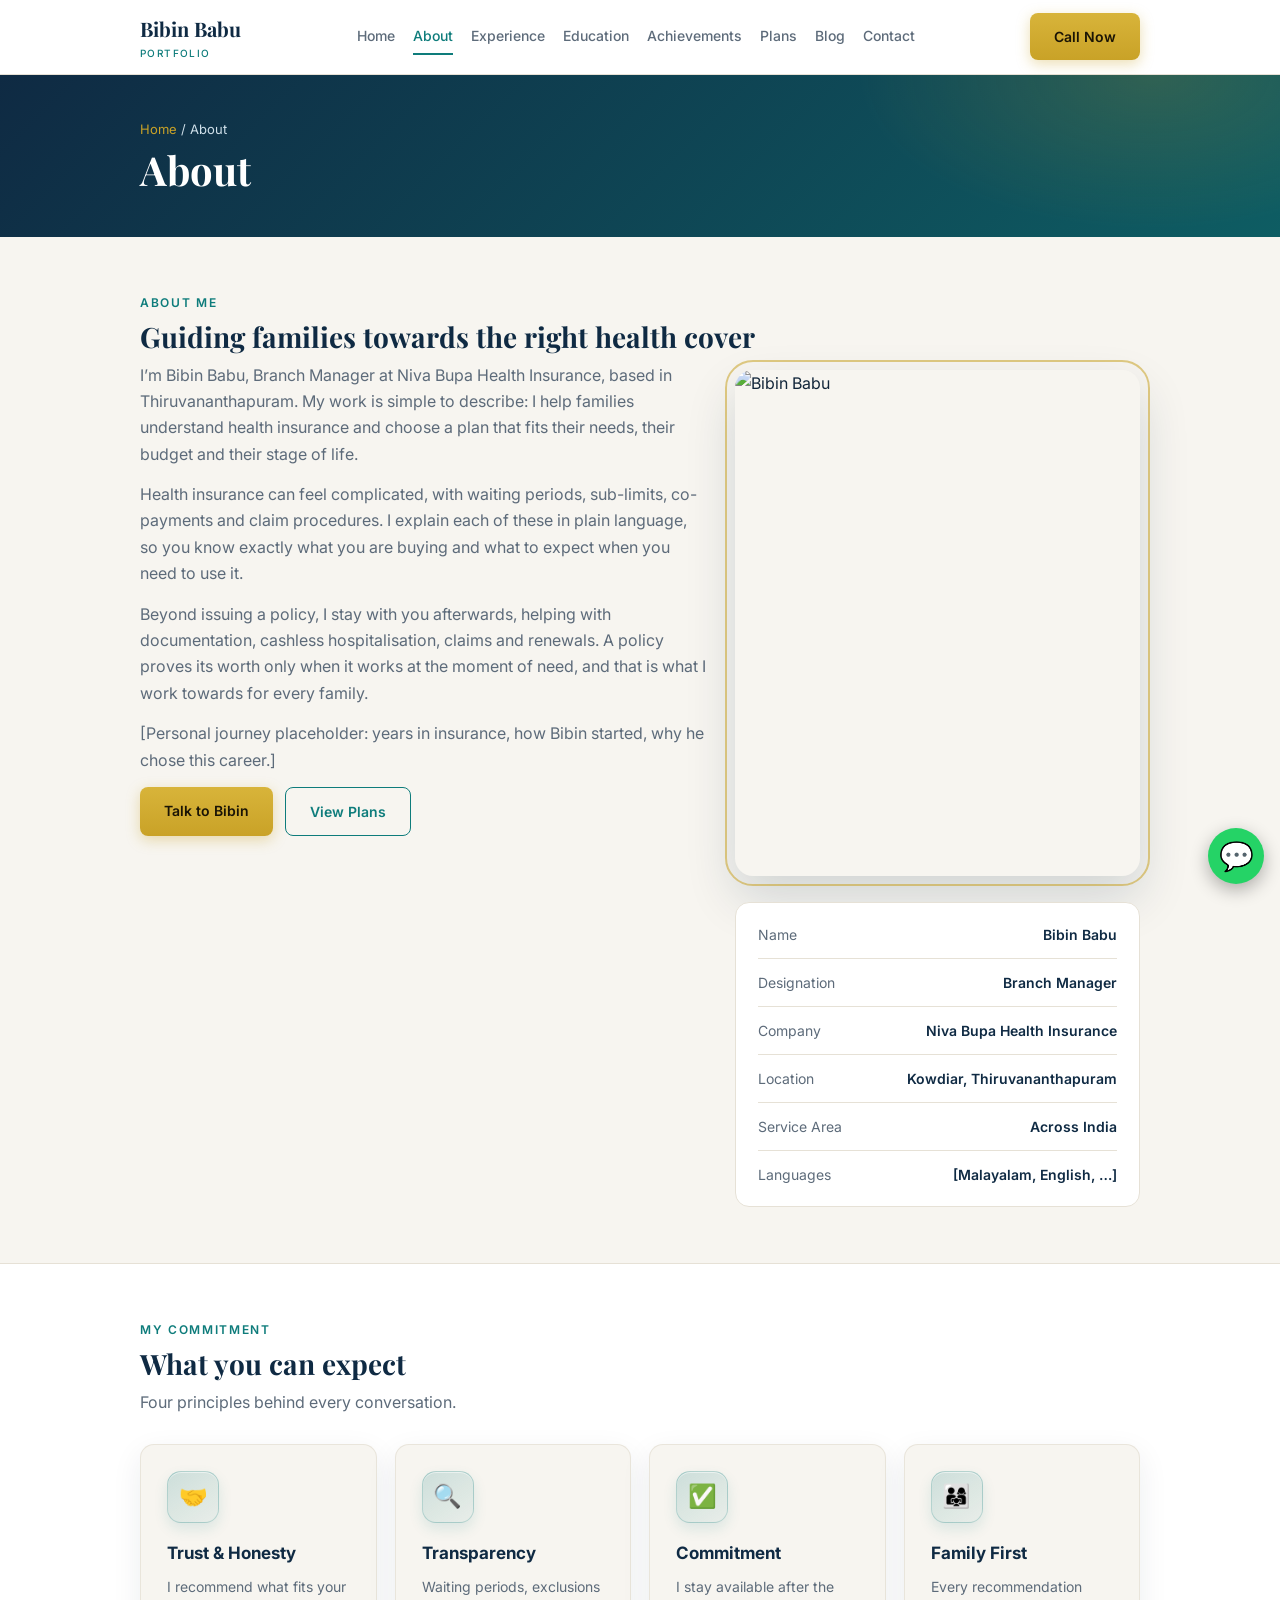
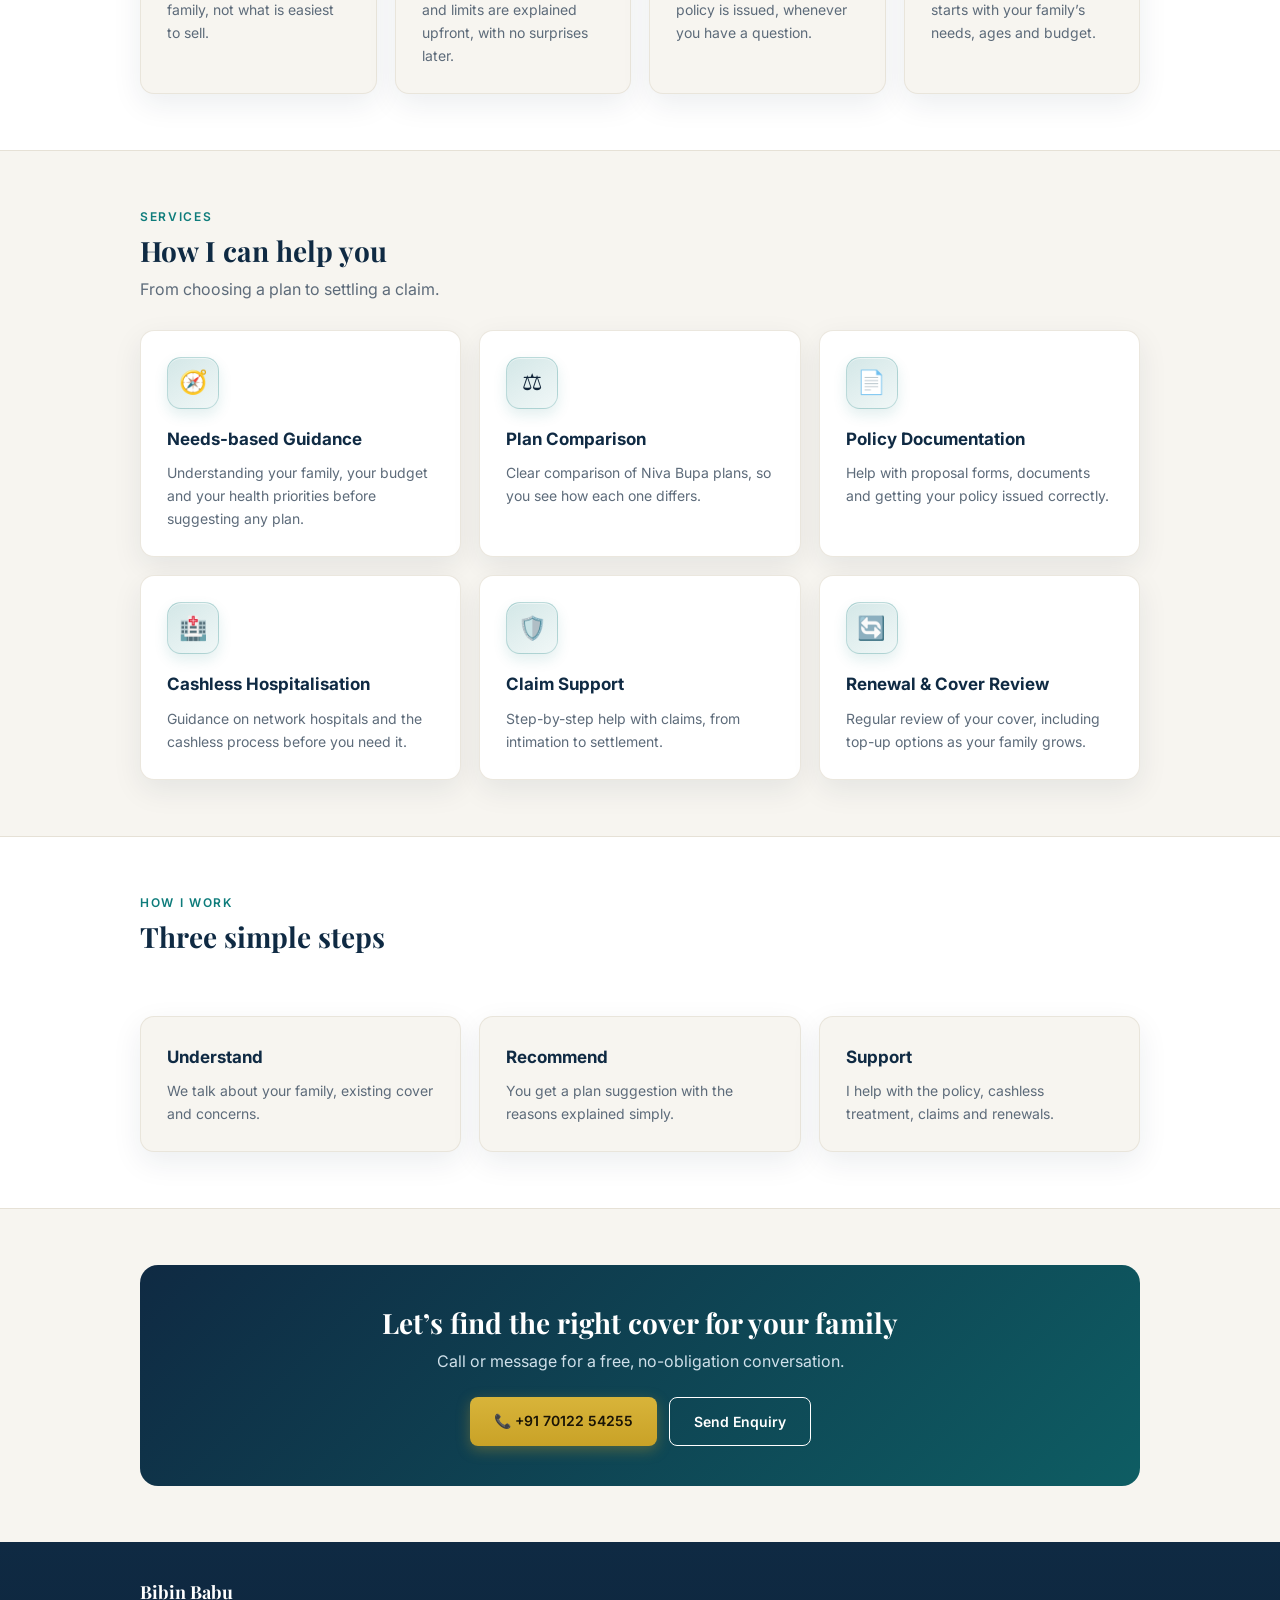
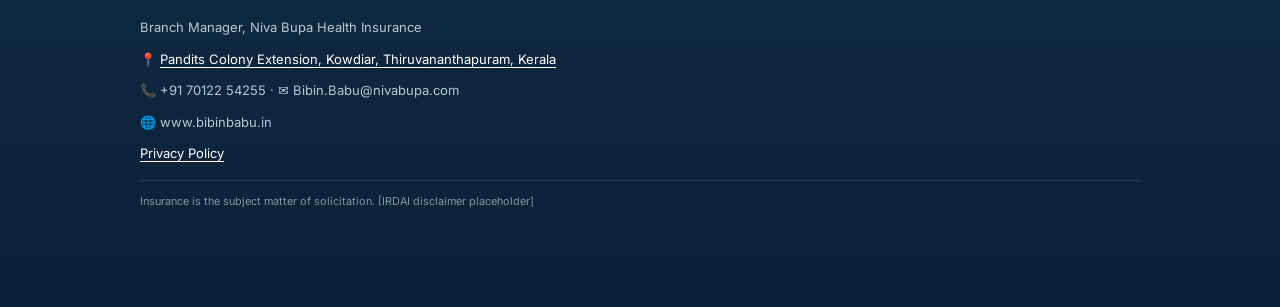
==== about.html @ 27deb4a5 "Upload updated Bibin Babu website files" ====
<!DOCTYPE html>
<html lang="en"><head><meta charset="utf-8">
<meta name="viewport" content="width=device-width, initial-scale=1, viewport-fit=cover">
<title>About Bibin Babu | Niva Bupa Branch Manager</title><meta name="description" content="About Bibin Babu, Branch Manager at Niva Bupa Health Insurance, Kowdiar, Thiruvananthapuram."><link rel="canonical" href="https://bibinbabu.in/about.html">
<meta property="og:title" content="About Bibin Babu | Niva Bupa Branch Manager"><meta property="og:description" content="About Bibin Babu, Branch Manager at Niva Bupa Health Insurance, Kowdiar, Thiruvananthapuram."><meta property="og:url" content="https://bibinbabu.in/about.html"><meta property="og:type" content="website">
<link rel="icon" href="data:image/svg+xml,%3Csvg xmlns='http://www.w3.org/2000/svg' viewBox='0 0 100 100'%3E%3Ctext y='.9em' font-size='90'%3E🏥%3C/text%3E%3C/svg%3E">
<link rel="stylesheet" href="https://fonts.googleapis.com/css2?family=Inter:wght@400;500;600&family=Playfair+Display:wght@600;700&display=swap">
<link rel="stylesheet" href="style.css"></head>
<body>
<header><div class="wrap">
<a class="logo" href="index.html">Bibin Babu<small>Portfolio</small></a>
<nav id="nav"><a href="index.html">Home</a><a class="on" href="about.html">About</a><a href="experience.html">Experience</a><a href="education.html">Education</a><a href="achievements.html">Achievements</a><a href="plans.html">Plans</a><a href="blog.html">Blog</a><a href="contact.html">Contact</a></nav>
<div class="hact"><a class="btn pri hcall" href="tel:+917012254255">Call Now</a><button class="burger" id="burger" aria-label="Menu" aria-expanded="false">☰</button></div>
</div></header>
<div class="page-head"><div class="wrap"><div class="crumb"><a href="index.html">Home</a> / About</div><h1>About</h1></div></div>
<section id="about"><div class="wrap">
<div class="eyebrow">About Me</div><h2>Guiding families towards the right health cover</h2>
<div class="about"><div class="ptxt">
<p>I’m Bibin Babu, Branch Manager at Niva Bupa Health Insurance, based in Thiruvananthapuram. My work is simple to describe: I help families understand health insurance and choose a plan that fits their needs, their budget and their stage of life.</p>
<p>Health insurance can feel complicated, with waiting periods, sub-limits, co-payments and claim procedures. I explain each of these in plain language, so you know exactly what you are buying and what to expect when you need to use it.</p>
<p>Beyond issuing a policy, I stay with you afterwards, helping with documentation, cashless hospitalisation, claims and renewals. A policy proves its worth only when it works at the moment of need, and that is what I work towards for every family.</p>
<p>[Personal journey placeholder: years in insurance, how Bibin started, why he chose this career.]</p>
<div class="btns"><a class="btn pri" href="contact.html">Talk to Bibin</a><a class="btn sec" style="color:var(--teal)" href="plans.html">View Plans</a></div></div>
<div><img class="aimg" src="image/bibin.jpg" alt="Bibin Babu">
<div class="facts"><div><span>Name</span><b>Bibin Babu</b></div><div><span>Designation</span><b>Branch Manager</b></div><div><span>Company</span><b>Niva Bupa Health Insurance</b></div><div><span>Location</span><b>Kowdiar, Thiruvananthapuram</b></div><div><span>Service Area</span><b>Across India</b></div><div><span>Languages</span><b>[Malayalam, English, …]</b></div></div></div>
</div></div></section>
<section class="alt"><div class="wrap"><div class="eyebrow">My Commitment</div><h2>What you can expect</h2><p class="sub">Four principles behind every conversation.</p>
<div class="grid g4"><div class="card"><div class="ic">🤝</div><h3>Trust &amp; Honesty</h3><p>I recommend what fits your family, not what is easiest to sell.</p></div><div class="card"><div class="ic">🔍</div><h3>Transparency</h3><p>Waiting periods, exclusions and limits are explained upfront, with no surprises later.</p></div><div class="card"><div class="ic">✅</div><h3>Commitment</h3><p>I stay available after the policy is issued, whenever you have a question.</p></div><div class="card"><div class="ic">👨‍👩‍👧</div><h3>Family First</h3><p>Every recommendation starts with your family’s needs, ages and budget.</p></div></div></div></section>
<section><div class="wrap"><div class="eyebrow">Services</div><h2>How I can help you</h2><p class="sub">From choosing a plan to settling a claim.</p>
<div class="grid g3"><div class="card"><div class="ic">🧭</div><h3>Needs-based Guidance</h3><p>Understanding your family, your budget and your health priorities before suggesting any plan.</p></div><div class="card"><div class="ic">⚖️</div><h3>Plan Comparison</h3><p>Clear comparison of Niva Bupa plans, so you see how each one differs.</p></div><div class="card"><div class="ic">📄</div><h3>Policy Documentation</h3><p>Help with proposal forms, documents and getting your policy issued correctly.</p></div><div class="card"><div class="ic">🏥</div><h3>Cashless Hospitalisation</h3><p>Guidance on network hospitals and the cashless process before you need it.</p></div><div class="card"><div class="ic">🛡️</div><h3>Claim Support</h3><p>Step-by-step help with claims, from intimation to settlement.</p></div><div class="card"><div class="ic">🔄</div><h3>Renewal &amp; Cover Review</h3><p>Regular review of your cover, including top-up options as your family grows.</p></div></div></div></section>
<section class="alt"><div class="wrap"><div class="eyebrow">How I work</div><h2>Three simple steps</h2><p class="sub">&nbsp;</p>
<div class="grid g3 steps"><div class="card step"><h3>Understand</h3><p>We talk about your family, existing cover and concerns.</p></div><div class="card step"><h3>Recommend</h3><p>You get a plan suggestion with the reasons explained simply.</p></div><div class="card step"><h3>Support</h3><p>I help with the policy, cashless treatment, claims and renewals.</p></div></div></div></section>
<section><div class="wrap"><div class="cta"><h2>Let’s find the right cover for your family</h2><p>Call or message for a free, no-obligation conversation.</p><div class="btns"><a class="btn pri" href="tel:+917012254255">📞 +91 70122 54255</a><a class="btn sec" href="contact.html">Send Enquiry</a></div></div></div></section>
<footer><div class="wrap">
<b>Bibin Babu</b>
<span>Branch Manager, Niva Bupa Health Insurance</span>
<span>📍 <a href="https://www.google.com/maps/search/?api=1&amp;query=Pandits+Colony+Extension+Kowdiar+Thiruvananthapuram" target="_blank" rel="noopener">Pandits Colony Extension, Kowdiar, Thiruvananthapuram, Kerala</a></span>
<span>📞 +91 70122 54255 · ✉️ Bibin.Babu@nivabupa.com</span>
<span>🌐 www.bibinbabu.in</span>
<span><a href="privacy.html">Privacy Policy</a></span>
<small>Insurance is the subject matter of solicitation. [IRDAI disclaimer placeholder]</small>
</div></footer>

<a class="wa" href="https://wa.me/917012254255" aria-label="WhatsApp">💬</a>

<script src="script.js"></script>
</body></html>
---- style.css ----
:root{--bg:#f7f5f0;--surface:#fff;--text:#12263a;--muted:#5d6b7a;--navy:#0f2a43;--teal:#0e7c7b;--gold:#c9a227;--line:#e6e1d6;--head:#0f2a43;color-scheme:light;box-sizing:border-box;padding-top:env(safe-area-inset-top,0px);padding-bottom:env(safe-area-inset-bottom,0px)}
@media (prefers-color-scheme:dark){:root:not([data-theme="light"]){--bg:#0b1722;--surface:#122434;--text:#eaf0f5;--muted:#9fb0bf;--teal:#32b3b1;--line:#22384b;--head:#eaf0f5;color-scheme:dark}}
:root[data-theme="dark"]{--bg:#0b1722;--surface:#122434;--text:#eaf0f5;--muted:#9fb0bf;--teal:#32b3b1;--line:#22384b;--head:#eaf0f5;color-scheme:dark}
*{box-sizing:border-box;margin:0}
html{scroll-behavior:smooth;scroll-padding-top:110px}
body{background:var(--bg);color:var(--text);font-family:Inter,system-ui,sans-serif;line-height:1.65}
a{color:inherit;text-decoration:none}
.wrap{max-width:1040px;margin:0 auto;padding:0 20px}
header{position:sticky;top:env(safe-area-inset-top,0px);background:var(--surface);border-bottom:1px solid var(--line);z-index:5}
header .wrap{display:flex;align-items:center;justify-content:space-between;gap:14px;padding-top:12px;padding-bottom:12px;position:relative}
.logo{font-family:'Playfair Display',Georgia,serif;font-weight:700;font-size:20px;color:var(--head)}
.logo small{display:block;font-family:Inter,sans-serif;font-weight:500;font-size:10px;letter-spacing:.14em;text-transform:uppercase;color:var(--teal)}
nav{display:flex;gap:24px;font-size:14px;font-weight:500;color:var(--muted)}
nav a{padding:6px 0;border-bottom:2px solid transparent}
nav a:hover,nav a.on{color:var(--teal);border-color:var(--teal)}
.hact{display:flex;align-items:center;gap:10px}
.hcall{padding:10px 18px}
.burger{display:none;background:none;border:1.5px solid var(--line);border-radius:8px;width:42px;height:42px;font-size:20px;line-height:1;color:var(--head);cursor:pointer}
@media(max-width:860px){.burger{display:block}.hcall{padding:9px 14px}nav{display:none;position:absolute;left:0;right:0;top:100%;flex-direction:column;gap:0;background:var(--surface);border-bottom:1px solid var(--line);padding:4px 20px 12px;box-shadow:0 12px 20px rgba(0,0,0,.12)}nav.open{display:flex}nav a{padding:13px 0;border-bottom:1px solid var(--line)}nav a:last-child{border-bottom:0}}
.btn{display:inline-block;padding:12px 24px;border-radius:8px;font-weight:600;font-size:14px}
.pri{background:var(--gold);color:#1a1405}
.sec{border:1.5px solid currentColor}
.hero{background:linear-gradient(135deg,#0f2a43 0%,#0e5d63 100%);color:#fff;padding:64px 0}
.hero .wrap{display:grid;gap:36px;align-items:center}
@media(min-width:780px){.hero .wrap{grid-template-columns:1.25fr 1fr}}
.tag{display:inline-block;color:var(--gold);border:1px solid rgba(201,162,39,.5);padding:4px 14px;border-radius:999px;font-size:12px;letter-spacing:.06em;margin-bottom:16px}
h1{font-family:'Playfair Display',Georgia,serif;font-size:clamp(32px,6vw,52px);line-height:1.12;margin-bottom:8px}
.role{color:var(--gold);font-weight:600;margin-bottom:14px}
.hero p{color:#cfe0ea;margin-bottom:26px;max-width:480px}
.btns{display:flex;gap:12px;flex-wrap:wrap}
.hero .sec{color:#fff}
.photo{aspect-ratio:4/5;max-width:300px;width:100%;margin:auto;border-radius:18px;background:rgba(255,255,255,.08);border:1.5px dashed rgba(255,255,255,.4);display:grid;place-items:center;text-align:center;font-size:13px;color:#cfe0ea}
.stats{background:var(--surface);border-bottom:1px solid var(--line)}
.stats .wrap{display:grid;grid-template-columns:repeat(2,1fr)}
@media(min-width:700px){.stats .wrap{grid-template-columns:repeat(4,1fr)}}
.stat{padding:22px 10px;text-align:center}
.stat b{display:block;font-family:'Playfair Display',Georgia,serif;font-size:28px;color:var(--teal)}
.stat span{font-size:12px;color:var(--muted)}
section{padding:56px 0}
.alt{background:var(--surface);border-top:1px solid var(--line);border-bottom:1px solid var(--line)}
.eyebrow{font-size:12px;font-weight:600;letter-spacing:.14em;text-transform:uppercase;color:var(--teal);margin-bottom:6px}
h2{font-family:'Playfair Display',Georgia,serif;font-size:28px;color:var(--head);margin-bottom:8px;line-height:1.25}
.sub{color:var(--muted);max-width:560px;margin-bottom:28px}
.grid{display:grid;gap:18px}
@media(min-width:680px){.g3{grid-template-columns:repeat(3,1fr)}.g2{grid-template-columns:1fr 1fr}}
.card{background:var(--surface);border:1px solid var(--line);border-radius:14px;padding:26px;position:relative}
.alt .card{background:var(--bg)}
.card h3{font-size:17px;margin-bottom:8px;color:var(--head)}
.card p,.card li{font-size:14px;color:var(--muted)}
.card ul{list-style:none;padding:0;margin:12px 0 20px}
.card li{padding:5px 0 5px 24px;position:relative}
.card li:before{content:"✓";position:absolute;left:0;color:var(--teal);font-weight:700}
.ic{width:46px;height:46px;border-radius:12px;background:rgba(14,124,123,.12);display:grid;place-items:center;font-size:22px;margin-bottom:14px}
.about{display:grid;gap:28px;align-items:start}
@media(min-width:780px){.about{grid-template-columns:1.4fr 1fr}}
.facts{background:var(--surface);border:1px solid var(--line);border-radius:14px;padding:8px 22px}
.facts div{display:flex;justify-content:space-between;gap:14px;padding:12px 0;border-bottom:1px solid var(--line);font-size:14px}
.facts div:last-child{border:0}
.facts span{color:var(--muted)}
.facts b{text-align:right;color:var(--head);font-weight:600}
.tl{border-left:2px solid var(--line);padding-left:26px;display:grid;gap:22px}
.tl .it{position:relative}
.tl .it:before{content:"";position:absolute;left:-34px;top:6px;width:14px;height:14px;border-radius:50%;background:var(--teal);border:3px solid var(--bg)}
.alt .tl .it:before{border-color:var(--surface)}
.tl .yr{font-size:12px;font-weight:600;color:var(--teal);letter-spacing:.06em}
.tl h3{font-size:17px;color:var(--head)}
.tl p{font-size:14px;color:var(--muted)}
.feat{border:2px solid var(--gold)}
.pc{padding:0;overflow:hidden;display:flex;flex-direction:column}.pc img{width:100%;display:block;border-bottom:1px solid var(--line)}.pc .pb{padding:20px 22px 24px;flex:1;display:flex;flex-direction:column}
.cgrid{display:grid;gap:22px;align-items:start}@media(min-width:800px){.cgrid{grid-template-columns:1fr 1.15fr}}
.ci{display:flex;gap:14px;align-items:flex-start;padding:15px 0;border-bottom:1px solid var(--line)}.ci:last-child{border:0}
.ci .ic{margin:0;flex:none}.ci b{display:block;color:var(--head);font-size:14px}.ci a,.ci span{font-size:14px;color:var(--muted);word-break:break-word}
.fm label{display:block;font-size:13px;font-weight:600;color:var(--head);margin:14px 0 6px}
.fm input,.fm select,.fm textarea{width:100%;padding:12px 14px;border:1px solid var(--line);border-radius:8px;background:var(--bg);color:var(--text);font:inherit;font-size:14px}
.fm textarea{min-height:90px;resize:vertical}
.fm .btns{margin-top:20px}.fm .btns button{border:0;cursor:pointer;font-family:inherit}.fm .btns .sec{background:none;color:var(--teal)}
.note{font-size:12px;color:var(--muted);margin-top:12px}
.acard{padding:14px 14px 22px}
.acard h3,.acard p{padding:0 8px}
.ph{aspect-ratio:4/3;border-radius:10px;background:rgba(14,124,123,.08);border:1.5px dashed var(--teal);display:grid;place-items:center;text-align:center;font-size:12px;color:var(--muted);margin-bottom:14px}
.ph b{display:block;font-size:26px}
.acard .yr{display:inline-block;margin:0 8px 6px;font-size:11px;font-weight:600;letter-spacing:.06em;color:#1a1405;background:var(--gold);padding:2px 10px;border-radius:999px}
.badge{position:absolute;top:-12px;left:22px;background:var(--gold);color:#1a1405;font-size:11px;font-weight:600;padding:3px 12px;border-radius:999px}
.cta{background:linear-gradient(135deg,#0f2a43,#0e5d63);color:#fff;border-radius:18px;padding:40px 26px;text-align:center}
.cta h2{color:#fff}
.cta p{color:#cfe0ea;margin-bottom:22px}
.cta .btns{justify-content:center}
.cta .sec{color:#fff}
footer{background:var(--navy);color:#b9c8d6;padding:36px 0 96px;font-size:13px}
footer .wrap{display:grid;gap:10px}
footer b{color:#fff;font-family:'Playfair Display',Georgia,serif;font-size:18px}
footer small{opacity:.7;border-top:1px solid rgba(255,255,255,.15);padding-top:12px;margin-top:6px}
.wa{position:fixed;right:16px;bottom:calc(16px + env(safe-area-inset-bottom,0px));background:#25d366;color:#fff;width:56px;height:56px;border-radius:50%;display:grid;place-items:center;font-size:28px;box-shadow:0 6px 18px rgba(0,0,0,.3);z-index:6}

.page-head{background:linear-gradient(135deg,#0f2a43,#0e5d63);color:#fff;padding:44px 0}
.page-head h1{font-size:clamp(28px,5vw,40px);margin:0}
.crumb{font-size:13px;color:#cfe0ea;margin-bottom:8px}.crumb a{color:var(--gold)}
.tcard{display:block;transition:.2s}.tcard:hover{border-color:var(--teal);transform:translateY(-3px)}
.tcard .more{display:inline-block;margin-top:12px;font-weight:600;color:var(--teal);font-size:14px}
.pc{text-align:left}

nav{gap:18px}
.photo.real{border:0;background:none;overflow:hidden}
.photo.real img{width:100%;height:100%;object-fit:cover;object-position:50% 12%;border-radius:18px;display:block}
.intro{display:grid;gap:22px;align-items:center}@media(min-width:800px){.intro{grid-template-columns:1.3fr 1fr}}
.chips{display:grid;gap:10px}.chips div{background:var(--surface);border:1px solid var(--line);border-radius:12px;padding:12px 16px;font-size:14px;font-weight:500;color:var(--head)}
.chips div:before{content:"✓";color:var(--teal);font-weight:700;margin-right:10px}
.g4{grid-template-columns:1fr}@media(min-width:560px){.g4{grid-template-columns:1fr 1fr}}@media(min-width:960px){.g4{grid-template-columns:repeat(4,1fr)}}
.aimg{width:100%;aspect-ratio:4/5;object-fit:cover;object-position:50% 10%;border-radius:16px;display:block;margin-bottom:16px}
.ptxt p{color:var(--muted);margin-bottom:14px}
.fcol{display:flex;flex-direction:column}
.pc .pb .btn,.fcol>.btn{margin-top:auto;align-self:flex-start}
.pfor{display:inline-block;font-size:12px;font-weight:600;color:var(--teal);background:rgba(14,124,123,.1);padding:3px 10px;border-radius:999px;margin-bottom:10px;align-self:flex-start}
.pd{font-size:14px;color:var(--muted);margin-bottom:6px}
.dt{margin:0 0 16px;border-top:1px solid var(--line);padding-top:10px}
.dt summary{cursor:pointer;font-weight:600;color:var(--teal);font-size:14px}
.dt dl{margin:8px 0 0}.dt dt{font-weight:600;color:var(--head);font-size:13px;margin-top:10px}.dt dd{margin:2px 0 0;font-size:13px;color:var(--muted)}
.disc{font-size:12px;color:var(--muted);margin-top:22px;max-width:760px}
.bcard .tg{font-size:11px;letter-spacing:.1em;text-transform:uppercase;color:var(--teal);font-weight:600;margin-bottom:6px;display:block}
.soon{opacity:.62}.soon .more{color:var(--muted)}
.post{max-width:740px;margin:0 auto}.post h2{font-size:22px;margin:28px 0 8px}.post p{color:var(--muted);margin-bottom:14px}
.post ul{padding-left:20px;margin:0 0 14px;color:var(--muted)}.post li{margin-bottom:6px}
.meta{font-size:13px;color:var(--muted);margin-bottom:22px}
.note2{font-size:12px;color:var(--muted);border-top:1px solid var(--line);padding-top:14px;margin-top:26px}

/* ---- motion ---- */
html{scroll-behavior:smooth}
body{animation:pgin .6s ease both}
@keyframes pgin{from{opacity:0}to{opacity:1}}
.rv{opacity:0;transform:translateY(24px);transition:opacity .7s cubic-bezier(.2,.7,.2,1),transform .7s cubic-bezier(.2,.7,.2,1);transition-delay:var(--d,0s)}
.rv.in{opacity:1;transform:none}
.hero h1,.hero .role,.hero .intro,.hero .btns,.hero .chips{animation:up .8s cubic-bezier(.2,.7,.2,1) both}
.hero .role{animation-delay:.1s}.hero .intro{animation-delay:.2s}.hero .btns{animation-delay:.3s}.hero .chips{animation-delay:.4s}
.hero .photo{animation:zin 1s cubic-bezier(.2,.7,.2,1) .2s both}
@keyframes up{from{opacity:0;transform:translateY(22px)}to{opacity:1;transform:none}}
@keyframes zin{from{opacity:0;transform:scale(.94)}to{opacity:1;transform:none}}
.card{transition:transform .35s ease,box-shadow .35s ease}
.card:hover{transform:translateY(-6px);box-shadow:0 18px 40px rgba(11,37,69,.12)}
.btn{transition:transform .25s ease,box-shadow .25s ease,background-color .25s ease}
.btn:hover{transform:translateY(-2px);box-shadow:0 8px 20px rgba(11,37,69,.18)}
.btn:active{transform:translateY(0)}
nav a{transition:color .25s ease}
.pc img,.aimg{transition:transform .6s ease}.pc:hover img{transform:scale(1.04)}.pc{overflow:hidden}
header{transition:box-shadow .3s ease}header.sc{box-shadow:0 6px 24px rgba(11,37,69,.12)}
.wa{animation:wap 2.6s ease-in-out infinite;transition:transform .25s ease}.wa:hover{transform:scale(1.1)}
@keyframes wap{0%,100%{box-shadow:0 0 0 0 rgba(37,211,102,.5)}60%{box-shadow:0 0 0 16px rgba(37,211,102,0)}}
.mapbox{display:grid;gap:18px;margin-top:24px;padding:0;overflow:hidden}
.mapbox>div{padding:22px 22px 0}.mapbox p{color:var(--muted);margin:6px 0 14px}
.mapbox iframe{width:100%;height:320px;border:0;display:block}
@media(min-width:800px){.mapbox{grid-template-columns:1fr 2fr}.mapbox>div{padding:28px}}
footer a{color:#fff;text-decoration:underline;text-underline-offset:3px}
@media(prefers-reduced-motion:reduce){*,*::before,*::after{animation:none!important;transition:none!important}.rv{opacity:1;transform:none}html{scroll-behavior:auto}}

/* ---- premium polish ---- */
:root{--teal-d:#0a5f5e;--gold-s:rgba(201,162,39,.55);--sh:0 10px 30px rgba(15,42,67,.08);--sh2:0 22px 50px rgba(15,42,67,.16)}
@media (prefers-color-scheme:dark){:root:not([data-theme="light"]){--sh:0 10px 30px rgba(0,0,0,.35);--sh2:0 22px 50px rgba(0,0,0,.5)}}
body{background:radial-gradient(900px 420px at 100% -80px,rgba(14,124,123,.07),transparent 70%),var(--bg)}
.hero{background:radial-gradient(520px 320px at 85% 20%,rgba(201,162,39,.16),transparent 70%),linear-gradient(135deg,#0f2a43 0%,#0e5d63 100%)}
.page-head{background:radial-gradient(420px 220px at 90% 0,rgba(201,162,39,.18),transparent 70%),linear-gradient(135deg,#0f2a43,#0e5d63)}
.eyebrow{color:var(--teal);font-weight:600;letter-spacing:.14em}
.btn.pri{background:linear-gradient(180deg,#d8b43a,var(--gold));box-shadow:0 4px 14px rgba(201,162,39,.35)}
.btn.pri:hover{box-shadow:0 10px 24px rgba(201,162,39,.45)}
.card{box-shadow:var(--sh);border-color:color-mix(in srgb,var(--line) 80%,transparent)}
.card:hover{box-shadow:var(--sh2);border-color:var(--gold-s)}
/* icon boxes */
.ic{width:52px;height:52px;border-radius:14px;margin-bottom:16px;font-size:23px;background:linear-gradient(145deg,rgba(14,124,123,.18),rgba(14,124,123,.06));border:1px solid rgba(14,124,123,.22);box-shadow:inset 0 1px 0 rgba(255,255,255,.5),0 6px 14px rgba(14,124,123,.12);transition:transform .35s ease,box-shadow .35s ease,background .35s ease}
.card:hover .ic,.ci:hover .ic{transform:translateY(-3px) scale(1.06);background:linear-gradient(145deg,rgba(201,162,39,.28),rgba(14,124,123,.12));box-shadow:0 12px 22px rgba(14,124,123,.2)}
.tcard{padding:28px}.tcard h3{margin-bottom:6px}
.tcard .more{transition:letter-spacing .3s ease,color .3s ease}.tcard:hover .more{letter-spacing:.03em;color:var(--teal-d)}
/* stats */
.stats{box-shadow:0 14px 34px rgba(15,42,67,.07);position:relative;z-index:1}
.stat{position:relative;padding:28px 10px}
.stat+.stat:before{content:"";position:absolute;left:0;top:26%;height:48%;width:1px;background:var(--line)}
.stat b{font-size:clamp(30px,5vw,40px);line-height:1.1;font-variant-numeric:tabular-nums;background:linear-gradient(180deg,var(--teal),var(--teal-d));-webkit-background-clip:text;background-clip:text;color:transparent}
.stat span{display:block;margin-top:6px;font-size:12px;letter-spacing:.08em;text-transform:uppercase;font-weight:500}
@media(max-width:699px){.stat:nth-child(3):before{display:none}}
/* images */
.photo.real{position:relative;outline:2px solid var(--gold-s);outline-offset:9px;border-radius:18px;box-shadow:0 26px 60px rgba(0,0,0,.4),0 0 0 6px rgba(255,255,255,.06)}
.photo.real:after{content:"";position:absolute;inset:0;border-radius:18px;box-shadow:inset 0 -60px 60px -40px rgba(15,42,67,.45);pointer-events:none}
.photo.real img{transition:transform 1.2s ease}.photo.real:hover img{transform:scale(1.04)}
.aimg{border-radius:18px;box-shadow:var(--sh2);outline:2px solid var(--gold-s);outline-offset:8px;margin:8px 0 26px}
.pc img{border-bottom:3px solid var(--gold-s)}
/* contact */
.qa{display:grid;gap:14px;margin:6px 0 34px}@media(min-width:700px){.qa{grid-template-columns:repeat(3,1fr)}}
.qb{display:grid;grid-template-columns:auto 1fr;column-gap:14px;align-items:center;padding:18px 20px;background:var(--surface);border:1px solid var(--line);border-radius:14px;box-shadow:var(--sh);transition:transform .3s ease,box-shadow .3s ease,border-color .3s ease}
.qb span{grid-row:span 2;width:48px;height:48px;border-radius:13px;display:grid;place-items:center;font-size:22px;background:linear-gradient(145deg,rgba(14,124,123,.2),rgba(14,124,123,.06));border:1px solid rgba(14,124,123,.22)}
.qb b{color:var(--head);font-size:15px;align-self:end}.qb small{color:var(--muted);font-size:13px}
.qb:hover{transform:translateY(-4px);box-shadow:var(--sh2);border-color:var(--gold-s)}
.cgrid>.card:first-child{padding:10px 26px}
.ci{padding:18px 0;transition:padding-left .3s ease}.ci:hover{padding-left:6px}
.ci .ic{width:44px;height:44px;font-size:20px;margin:0}
.ci a{color:var(--teal);font-weight:500}.ci a:hover{text-decoration:underline;text-underline-offset:3px}
.fm{border-top:4px solid var(--gold);padding:30px}
.fm h3{font-family:'Playfair Display',Georgia,serif;font-size:22px;margin-bottom:4px}
.fm input,.fm select,.fm textarea{border-radius:10px;padding:13px 15px;transition:border-color .25s ease,box-shadow .25s ease,background .25s ease}
.fm input:focus,.fm select:focus,.fm textarea:focus{outline:0;border-color:var(--teal);box-shadow:0 0 0 4px rgba(14,124,123,.15);background:var(--surface)}
.fm .btns .pri{padding:13px 26px}.fm .note{margin-top:14px}
.mapbox{box-shadow:var(--sh)}
footer{background:linear-gradient(180deg,#0f2a43,#0b2036)}
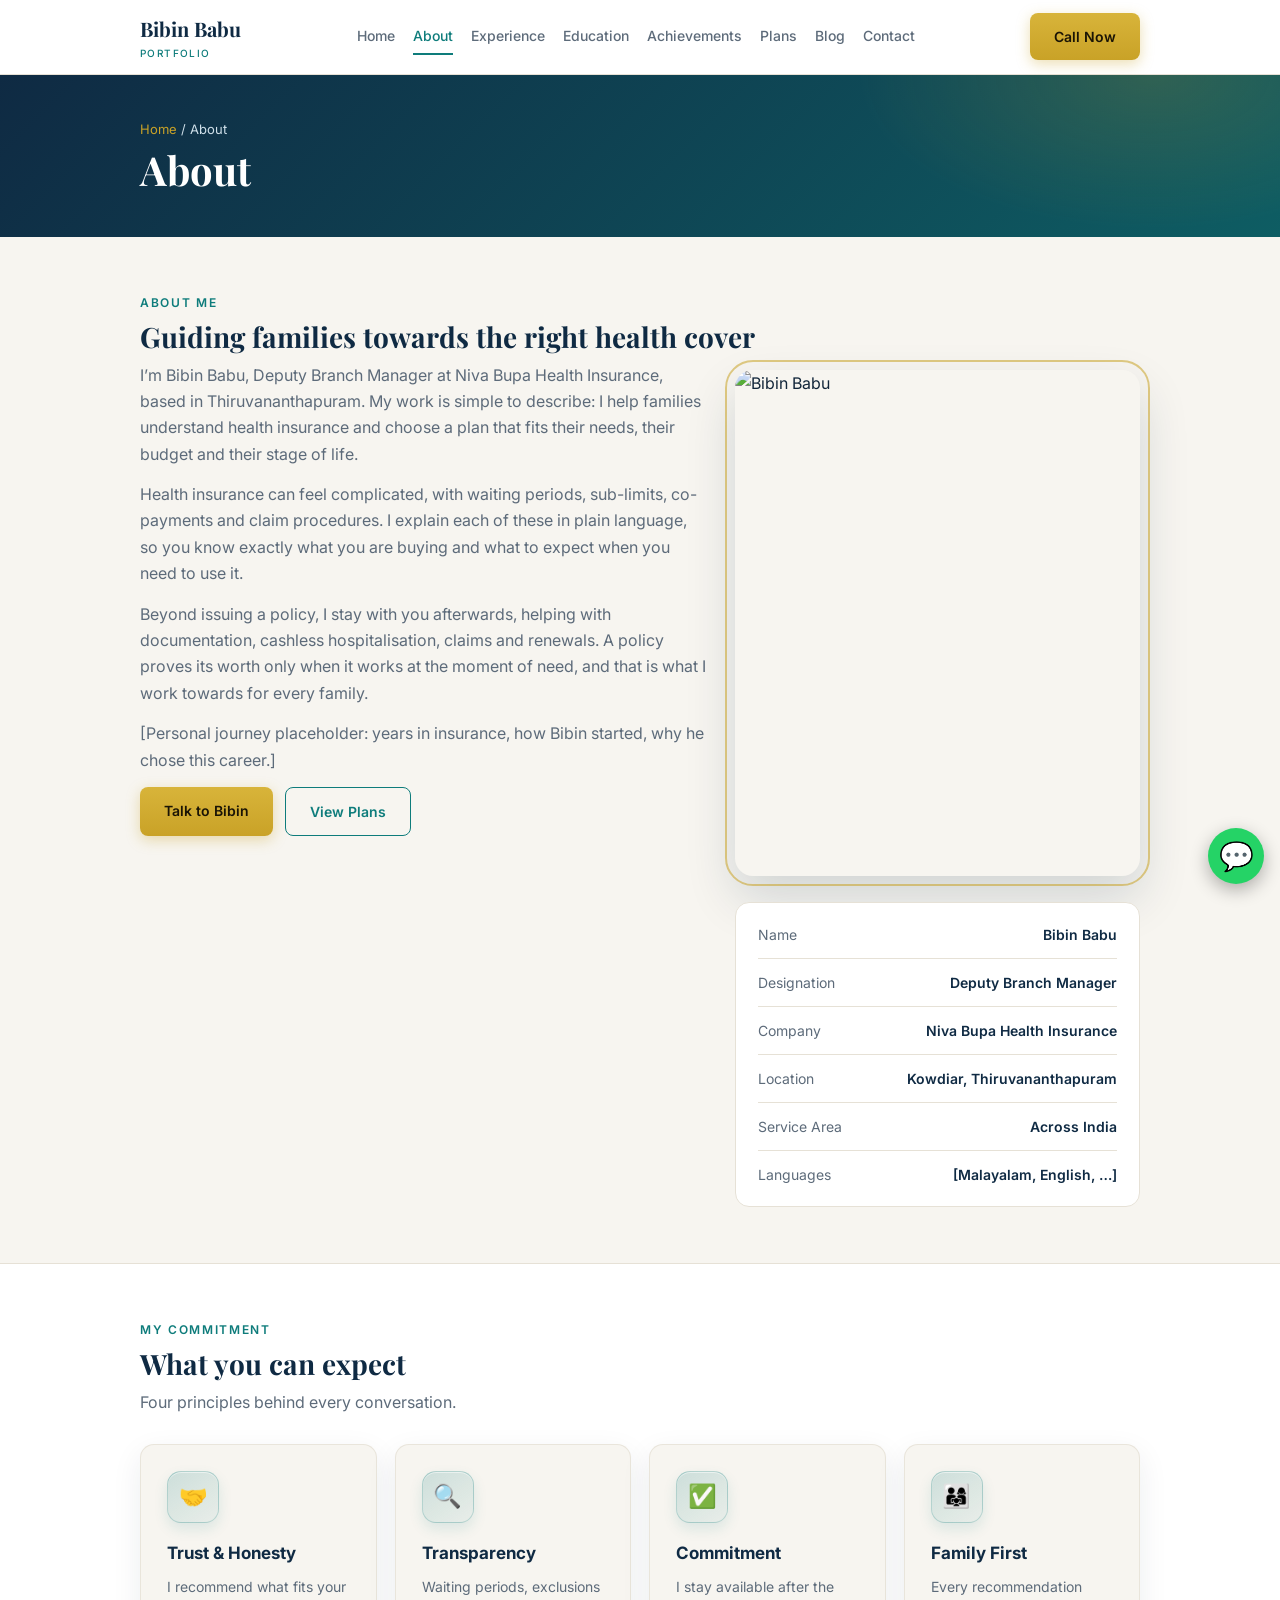
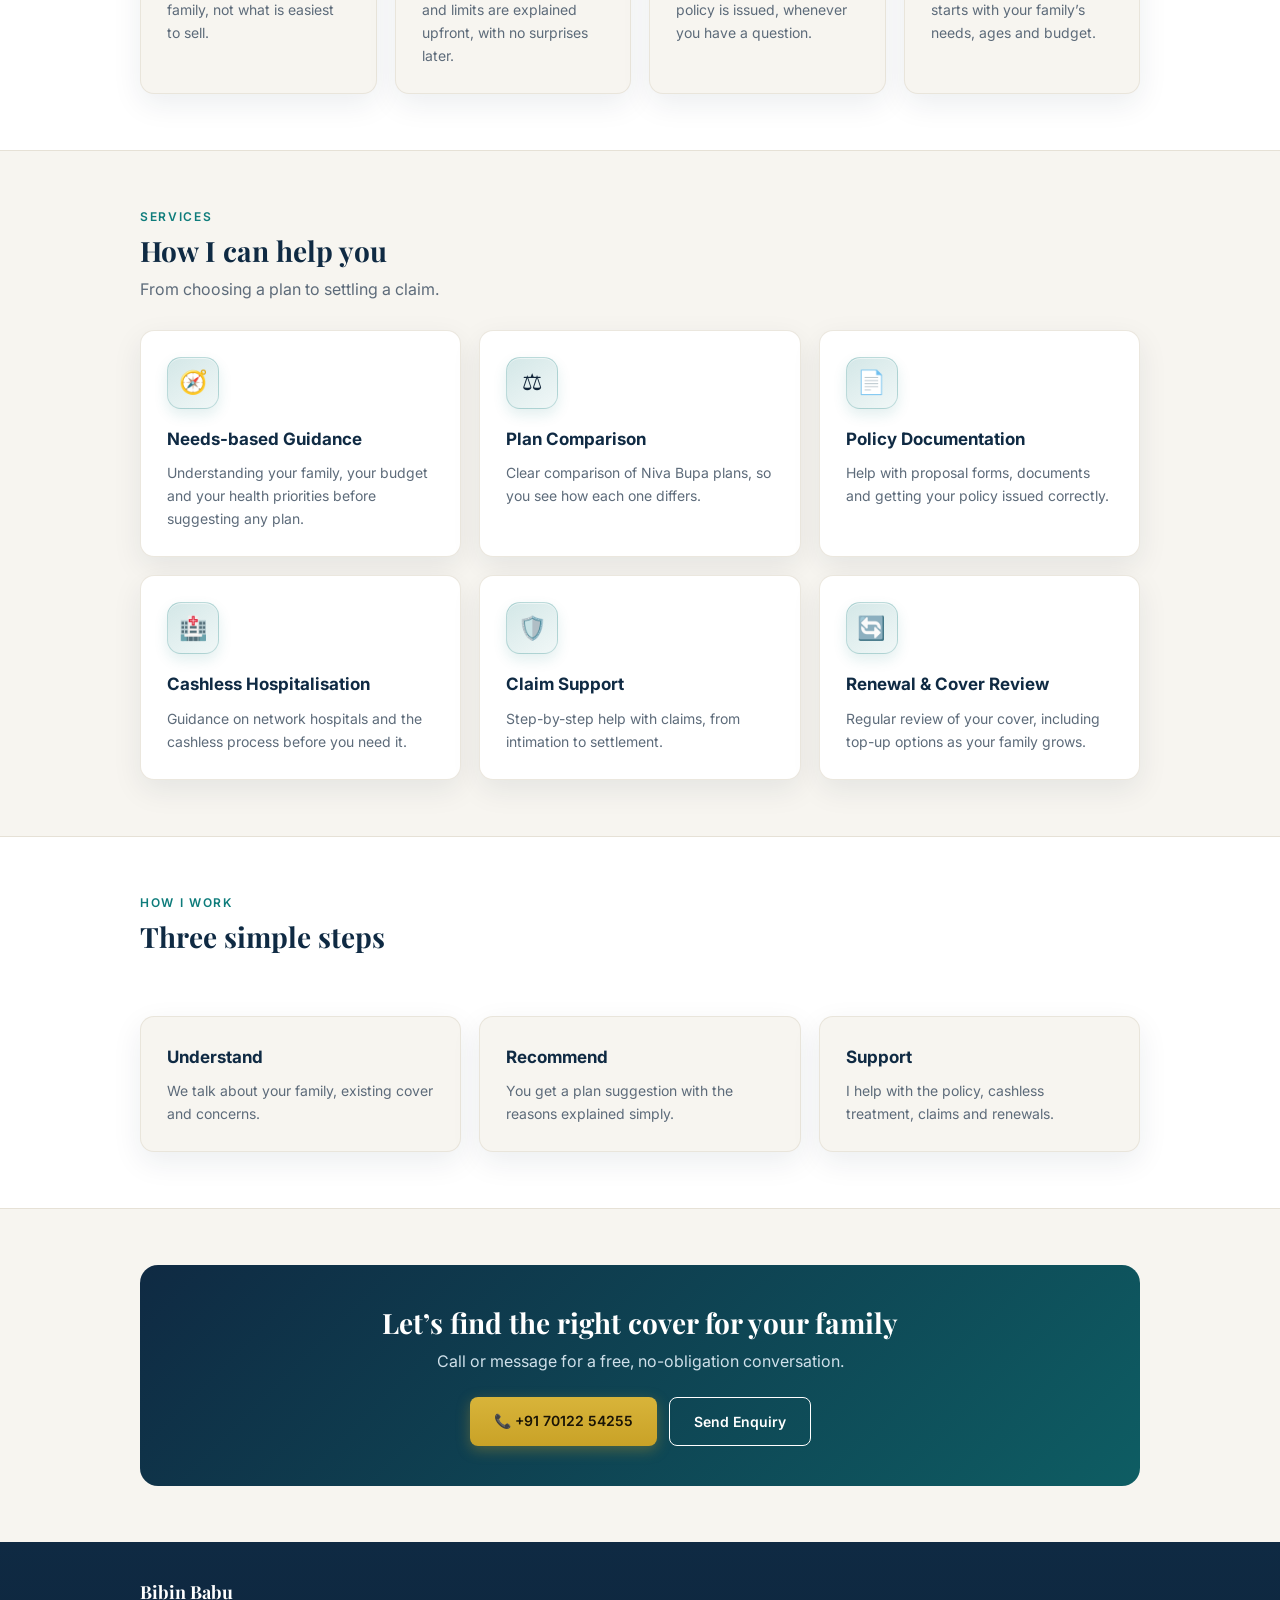
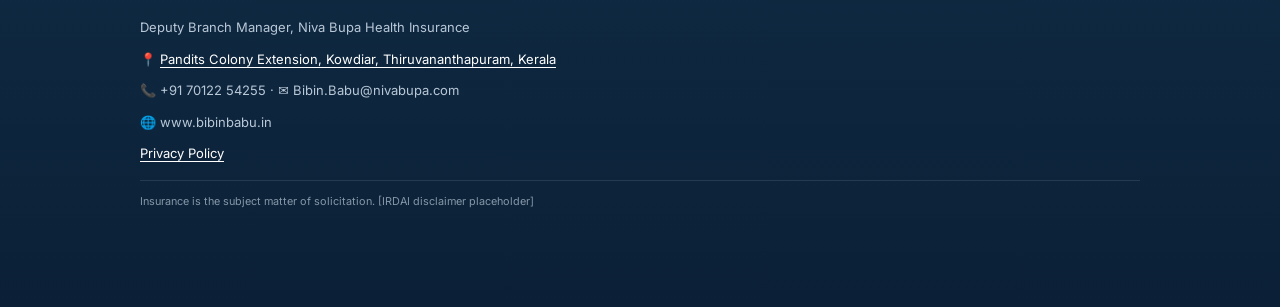
==== commit 6271265e: "Add files via upload" ====
--- a/about.html
+++ b/about.html
@@ -1,8 +1,8 @@
 <!DOCTYPE html>
 <html lang="en"><head><meta charset="utf-8">
 <meta name="viewport" content="width=device-width, initial-scale=1, viewport-fit=cover">
-<title>About Bibin Babu | Niva Bupa Branch Manager</title><meta name="description" content="About Bibin Babu, Branch Manager at Niva Bupa Health Insurance, Kowdiar, Thiruvananthapuram."><link rel="canonical" href="https://bibinbabu.in/about.html">
-<meta property="og:title" content="About Bibin Babu | Niva Bupa Branch Manager"><meta property="og:description" content="About Bibin Babu, Branch Manager at Niva Bupa Health Insurance, Kowdiar, Thiruvananthapuram."><meta property="og:url" content="https://bibinbabu.in/about.html"><meta property="og:type" content="website">
+<title>About Bibin Babu | Niva Bupa Deputy Branch Manager</title><meta name="description" content="About Bibin Babu, Deputy Branch Manager at Niva Bupa Health Insurance, Kowdiar, Thiruvananthapuram."><link rel="canonical" href="https://bibinbabu.in/about.html">
+<meta property="og:title" content="About Bibin Babu | Niva Bupa Deputy Branch Manager"><meta property="og:description" content="About Bibin Babu, Deputy Branch Manager at Niva Bupa Health Insurance, Kowdiar, Thiruvananthapuram."><meta property="og:url" content="https://bibinbabu.in/about.html"><meta property="og:type" content="website">
 <link rel="icon" href="data:image/svg+xml,%3Csvg xmlns='http://www.w3.org/2000/svg' viewBox='0 0 100 100'%3E%3Ctext y='.9em' font-size='90'%3E🏥%3C/text%3E%3C/svg%3E">
 <link rel="stylesheet" href="https://fonts.googleapis.com/css2?family=Inter:wght@400;500;600&family=Playfair+Display:wght@600;700&display=swap">
 <link rel="stylesheet" href="style.css"></head>
@@ -16,13 +16,13 @@
 <section id="about"><div class="wrap">
 <div class="eyebrow">About Me</div><h2>Guiding families towards the right health cover</h2>
 <div class="about"><div class="ptxt">
-<p>I’m Bibin Babu, Branch Manager at Niva Bupa Health Insurance, based in Thiruvananthapuram. My work is simple to describe: I help families understand health insurance and choose a plan that fits their needs, their budget and their stage of life.</p>
+<p>I’m Bibin Babu, Deputy Branch Manager at Niva Bupa Health Insurance, based in Thiruvananthapuram. My work is simple to describe: I help families understand health insurance and choose a plan that fits their needs, their budget and their stage of life.</p>
 <p>Health insurance can feel complicated, with waiting periods, sub-limits, co-payments and claim procedures. I explain each of these in plain language, so you know exactly what you are buying and what to expect when you need to use it.</p>
 <p>Beyond issuing a policy, I stay with you afterwards, helping with documentation, cashless hospitalisation, claims and renewals. A policy proves its worth only when it works at the moment of need, and that is what I work towards for every family.</p>
 <p>[Personal journey placeholder: years in insurance, how Bibin started, why he chose this career.]</p>
 <div class="btns"><a class="btn pri" href="contact.html">Talk to Bibin</a><a class="btn sec" style="color:var(--teal)" href="plans.html">View Plans</a></div></div>
 <div><img class="aimg" src="image/bibin.jpg" alt="Bibin Babu">
-<div class="facts"><div><span>Name</span><b>Bibin Babu</b></div><div><span>Designation</span><b>Branch Manager</b></div><div><span>Company</span><b>Niva Bupa Health Insurance</b></div><div><span>Location</span><b>Kowdiar, Thiruvananthapuram</b></div><div><span>Service Area</span><b>Across India</b></div><div><span>Languages</span><b>[Malayalam, English, …]</b></div></div></div>
+<div class="facts"><div><span>Name</span><b>Bibin Babu</b></div><div><span>Designation</span><b>Deputy Branch Manager</b></div><div><span>Company</span><b>Niva Bupa Health Insurance</b></div><div><span>Location</span><b>Kowdiar, Thiruvananthapuram</b></div><div><span>Service Area</span><b>Across India</b></div><div><span>Languages</span><b>[Malayalam, English, …]</b></div></div></div>
 </div></div></section>
 <section class="alt"><div class="wrap"><div class="eyebrow">My Commitment</div><h2>What you can expect</h2><p class="sub">Four principles behind every conversation.</p>
 <div class="grid g4"><div class="card"><div class="ic">🤝</div><h3>Trust &amp; Honesty</h3><p>I recommend what fits your family, not what is easiest to sell.</p></div><div class="card"><div class="ic">🔍</div><h3>Transparency</h3><p>Waiting periods, exclusions and limits are explained upfront, with no surprises later.</p></div><div class="card"><div class="ic">✅</div><h3>Commitment</h3><p>I stay available after the policy is issued, whenever you have a question.</p></div><div class="card"><div class="ic">👨‍👩‍👧</div><h3>Family First</h3><p>Every recommendation starts with your family’s needs, ages and budget.</p></div></div></div></section>
@@ -33,7 +33,7 @@
 <section><div class="wrap"><div class="cta"><h2>Let’s find the right cover for your family</h2><p>Call or message for a free, no-obligation conversation.</p><div class="btns"><a class="btn pri" href="tel:+917012254255">📞 +91 70122 54255</a><a class="btn sec" href="contact.html">Send Enquiry</a></div></div></div></section>
 <footer><div class="wrap">
 <b>Bibin Babu</b>
-<span>Branch Manager, Niva Bupa Health Insurance</span>
+<span>Deputy Branch Manager, Niva Bupa Health Insurance</span>
 <span>📍 <a href="https://www.google.com/maps/search/?api=1&amp;query=Pandits+Colony+Extension+Kowdiar+Thiruvananthapuram" target="_blank" rel="noopener">Pandits Colony Extension, Kowdiar, Thiruvananthapuram, Kerala</a></span>
 <span>📞 +91 70122 54255 · ✉️ Bibin.Babu@nivabupa.com</span>
 <span>🌐 www.bibinbabu.in</span>
